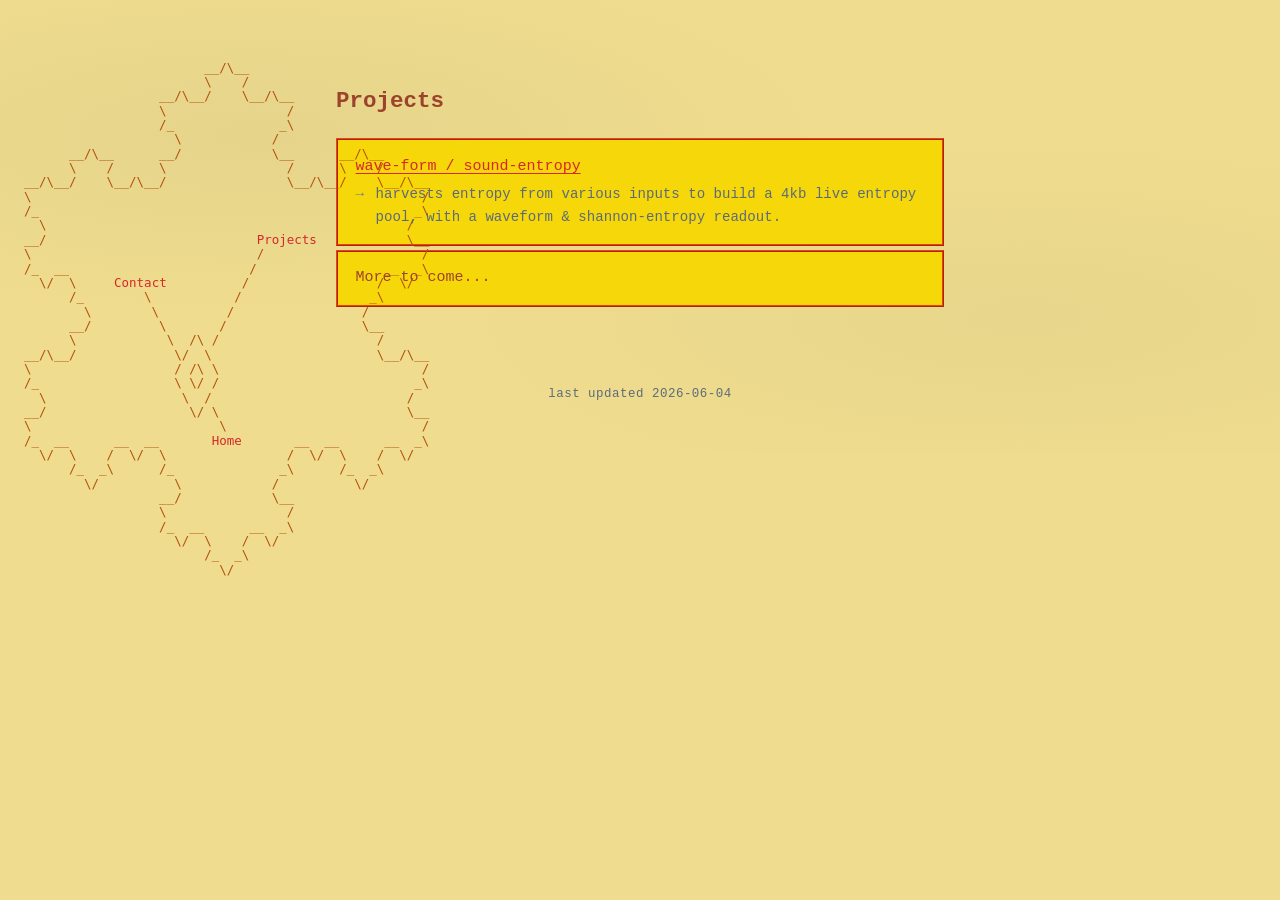
==== index.html @ 04ae0c82 "initial commit: personal site + sound-entropy build" ====
<!doctype html>
<html lang="en">
  <head>
    <meta charset="UTF-8" />
    <meta name="viewport" content="width=device-width, initial-scale=1.0" />
    <title>finn kleckner</title>
    <link rel="stylesheet" href="style.css" />
  </head>
  <body>
    <main>
      <aside class="sidebar">
        <header>
          <pre class="banner" style="color:#b3520d">


                        __/\__ 
                        \    /   
                  __/\__/    \__/\__
                  \                /
                  /_              _\
                    \            /
      __/\__      __/            \__      __/\__
      \    /      \                /      \    /
__/\__/    \__/\__/                \__/\__/    \__/\__
\                                                    /
/_                                                  _\
  \                                                /
__/                            <a href="index.html">Projects</a>            \__ 
\                              /                     /
/_  __                        /                 __  _\
  \/  \     <a href="contact.html">Contact</a>          /                 /  \/
      /_        \           /                 _\
        \        \         /                 /
      __/         \       /                  \__
      \            \  /\ /                     /
__/\__/             \/  \                      \__/\__
\                   / /\ \                           /
/_                  \ \/ /                          _\
  \                  \  /                          /
__/                   \/ \                         \__
\                         \                          /
/_  __      __  __       <a href="about.html">Home</a>       __  __      __  _\
  \/  \    /  \/  \                /  \/  \    /  \/
      /_  _\      /_              _\      /_  _\
        \/          \            /          \/
                  __/            \__
                  \                /
                  /_  __      __  _\
                    \/  \    /  \/
                        /_  _\
                          \/</pre>
        </header>
      </aside>

      <div class="content">
        
        <section>
          <h1>Projects</h1>
          <ul class="project-list">
            <li>
              <a href="sound-entropy/" rel="noopener"
                >wave-form / sound-entropy</a
              >
              <p>
                harvests entropy from various inputs to build a 4kb live entropy pool, with a
                waveform &amp; shannon-entropy readout.
              </p>
            </li>

            <li>
              More to come...
              
            </li>
          </ul>
        </section>
        <br>
        <footer>
          <p>last updated 2026-06-04 </p>
        </footer>
      </div>
    </main>
  </body>
</html>
---- style.css ----
/* ============================================
   finn kleckner / personal site / 2026
   canary yellow + slate + red palette.
   ============================================ */

:root {
  --paper:        #efdc8e;  /* page background */
  --paper-2:      #f5d70a;  /* inset cards */
  --ink:          #9c442b;  /* default text */
  --ink-soft:     #5c6b7a;  /* secondary text */
  --rule:         #6b7a8a;  /* arrow markers, dotted lines */
  --accent:       #d62828;  /* links + highlight */
  --inset-border: #f33f0d;  /* ridge border on cards */
}

* { box-sizing: border-box; }

html, body {
  margin: 0;
  padding: 0;
  background: var(--paper);
  color: var(--ink);
}

body {
  font-family: "IBM Plex Mono", "JetBrains Mono", "Menlo",
               "Courier New", Courier, monospace;
  font-size: 15px;
  line-height: 1.65;
  padding: 4rem 1.25rem 3rem;
  display: flex;
  justify-content: center;
  /* subtle slate-tinted texture */
  background-image:
    radial-gradient(at 20% 30%, rgba(47,62,79,0.05), transparent 40%),
    radial-gradient(at 80% 70%, rgba(47,62,79,0.04), transparent 40%);
}

/* ---------- layout: banner fixed left, content centered ---------- */

main {
  width: 100%;
  max-width: 38rem;
}

.sidebar {
  position: fixed;
  top: 2rem;
  left: 1.5rem;
}

/* ---------- ascii banner ---------- */

.banner {
  display: inline-block;
  margin: 0;
  font-size: 0.78rem;
  line-height: 1.15;
  color: var(--ink);
  white-space: pre;
  text-align: left;
}

/* nav words embedded in the banner: red, no underline,
   highlighter-style hover */
.banner a {
  text-decoration: none;
  color: var(--accent);
}

.banner a:hover,
.banner a:focus {
  background: var(--accent);
  color: var(--paper);
}

/* ---------- section headings ---------- */

h2 {
  font-size: 0.95rem;
  font-weight: normal;
  letter-spacing: 0.12em;
  margin: 0 0 1.25rem;
  color: var(--ink-soft);
}

/* ---------- card-style blocks (projects + currently) ---------- */

.project-list,
.links {
  list-style: none;
  margin: 0;
  padding: 0;
}

.project-list li,
.currently {
  padding: 0.9rem 1.1rem;
  margin-bottom: 3pt;
  background-color: var(--paper-2);
  border: 2px ridge var(--inset-border);
}

.project-list a {
  font-weight: 500;
}

.project-list p {
  margin: 0.2rem 0 0;
  padding-left: 1.25rem;
  position: relative;
  font-size: 0.88rem;
  color: var(--ink-soft);
}

.project-list p::before {
  content: "→";
  position: absolute;
  left: 0;
  color: var(--rule);
}

.currently {
  color: var(--ink-soft);
}

.currently em {
  color: var(--ink);
  font-style: normal;
}

/* ---------- elsewhere / contact links ---------- */

.links {
  display: flex;
  gap: 1.5rem;
  flex-wrap: wrap;
}

/* ---------- links ---------- */

a {
  color: var(--accent);
  text-decoration: underline;
  text-underline-offset: 3px;
  text-decoration-thickness: 1px;
  transition: background 80ms linear, color 80ms linear;
}

a:hover,
a:focus {
  background: var(--accent);
  color: var(--paper);
  outline: none;
}

/* ---------- footer ---------- */

footer {
  margin-top: 3rem;
  text-align: center;
  font-size: 0.78rem;
  color: var(--ink-soft);
  letter-spacing: 0.04em;
}

footer p {
  margin: 0;
}

/* ---------- responsive ---------- */

/* below this width the fixed-left banner crowds the centered
   content, so unpin it and let it flow above. */
@media (max-width: 900px) {
  .sidebar {
    position: static;
    top: auto;
    left: auto;
    margin: 0 0 2rem;
  }
}

@media (max-width: 480px) {
  body { padding: 2.5rem 1rem 2rem; font-size: 14px; }
  .sidebar .banner { font-size: 0.5rem; }
}

::selection {
  background: var(--accent);
  color: var(--paper);
}
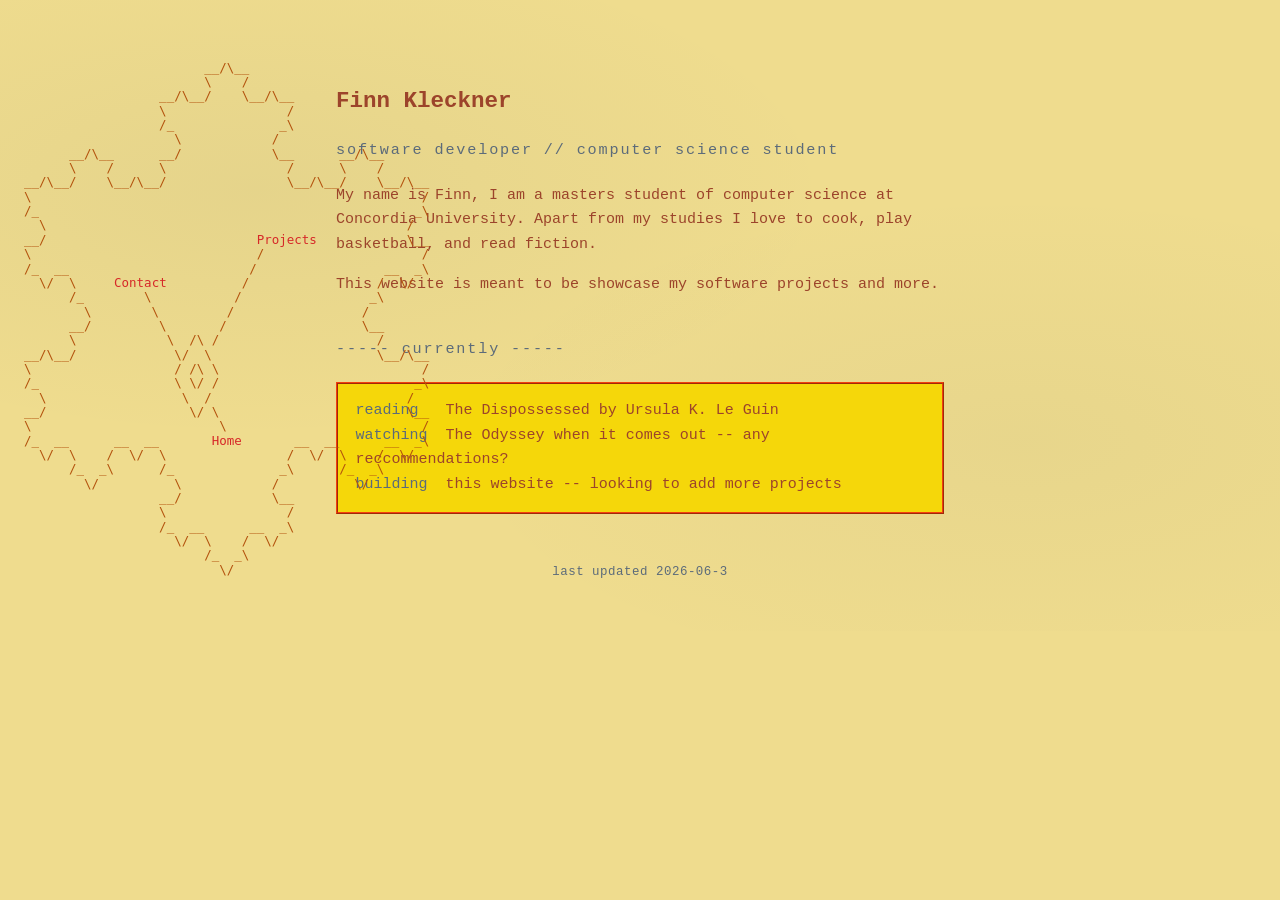
==== commit d76a0534: "changed file names" ====
--- a/index.html
+++ b/index.html
@@ -10,7 +10,7 @@
     <main>
       <aside class="sidebar">
         <header>
-          <pre class="banner" style="color:#b3520d">
+                    <pre class="banner" style="color:#b3520d">
 
 
                         __/\__ 
@@ -25,7 +25,7 @@
 \                                                    /
 /_                                                  _\
   \                                                /
-__/                            <a href="index.html">Projects</a>            \__ 
+__/                            <a href="projects.html">Projects</a>            \__
 \                              /                     /
 /_  __                        /                 __  _\
   \/  \     <a href="contact.html">Contact</a>          /                 /  \/
@@ -39,7 +39,7 @@
   \                  \  /                          /
 __/                   \/ \                         \__
 \                         \                          /
-/_  __      __  __       <a href="about.html">Home</a>       __  __      __  _\
+/_  __      __  __       <a href="index.html">Home</a>       __  __      __  _\
   \/  \    /  \/  \                /  \/  \    /  \/
       /_  _\      /_              _\      /_  _\
         \/          \            /          \/
@@ -53,29 +53,30 @@
       </aside>
 
       <div class="content">
-        
         <section>
-          <h1>Projects</h1>
-          <ul class="project-list">
-            <li>
-              <a href="sound-entropy/" rel="noopener"
-                >wave-form / sound-entropy</a
-              >
-              <p>
-                harvests entropy from various inputs to build a 4kb live entropy pool, with a
-                waveform &amp; shannon-entropy readout.
-              </p>
-            </li>
-
-            <li>
-              More to come...
-              
-            </li>
-          </ul>
+          <h1>Finn Kleckner</h1>
+          <h2> software developer &#47;&#47; computer science student</h2>
+          <p>
+            My name is Finn, I am a masters student of computer science at Concordia University. 
+            Apart from my studies I love to cook, play basketball, and read fiction.
+          </p>
+          <p>
+            This website is meant to be showcase my software projects and  more.
+          </p>
         </section>
-        <br>
+  <br>
+         <section>
+          <h2> ----- currently -----</h3>
+          
+          <p class="currently">
+            reading &nbsp;&nbsp;<em>The Dispossessed by Ursula K. Le Guin</em
+            ><br />
+            watching &nbsp;<em>The Odyssey when it comes out -- any reccommendations?</em><br />
+            building &nbsp;<em>this website -- looking to add more projects</em>
+          </p>
+        </section>
         <footer>
-          <p>last updated 2026-06-04 </p>
+          <p>last updated 2026-06-3</p>
         </footer>
       </div>
     </main>
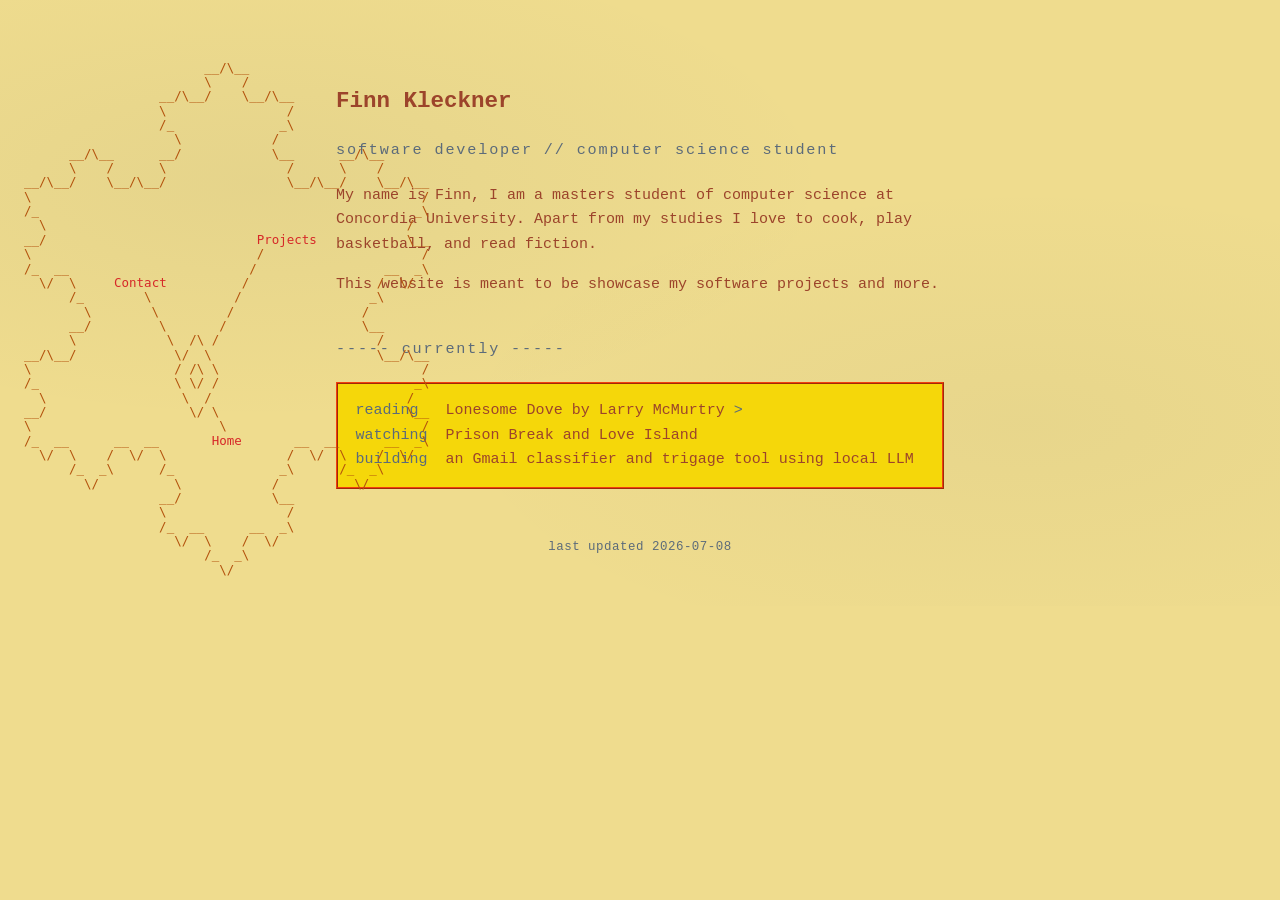
==== commit a1f5f685: "updated my currently" ====
--- a/index.html
+++ b/index.html
@@ -25,10 +25,10 @@
 \                                                    /
 /_                                                  _\
   \                                                /
-__/                            <a href="projects.html">Projects</a>            \__
+__/                            <a href="projects/">Projects</a>            \__
 \                              /                     /
 /_  __                        /                 __  _\
-  \/  \     <a href="contact.html">Contact</a>          /                 /  \/
+  \/  \     <a href="contact/">Contact</a>          /                 /  \/
       /_        \           /                 _\
         \        \         /                 /
       __/         \       /                  \__
@@ -69,14 +69,14 @@
           <h2> ----- currently -----</h3>
           
           <p class="currently">
-            reading &nbsp;&nbsp;<em>The Dispossessed by Ursula K. Le Guin</em
+            reading &nbsp;&nbsp;<em>Lonesome Dove by Larry McMurtry</em>
             ><br />
-            watching &nbsp;<em>The Odyssey when it comes out -- any reccommendations?</em><br />
-            building &nbsp;<em>this website -- looking to add more projects</em>
+            watching &nbsp;<em>Prison Break and Love Island</em><br />
+            building &nbsp;<em>an Gmail classifier and trigage tool using local LLM</em>
           </p>
         </section>
         <footer>
-          <p>last updated 2026-06-3</p>
+          <p>last updated 2026-07-08</p>
         </footer>
       </div>
     </main>
